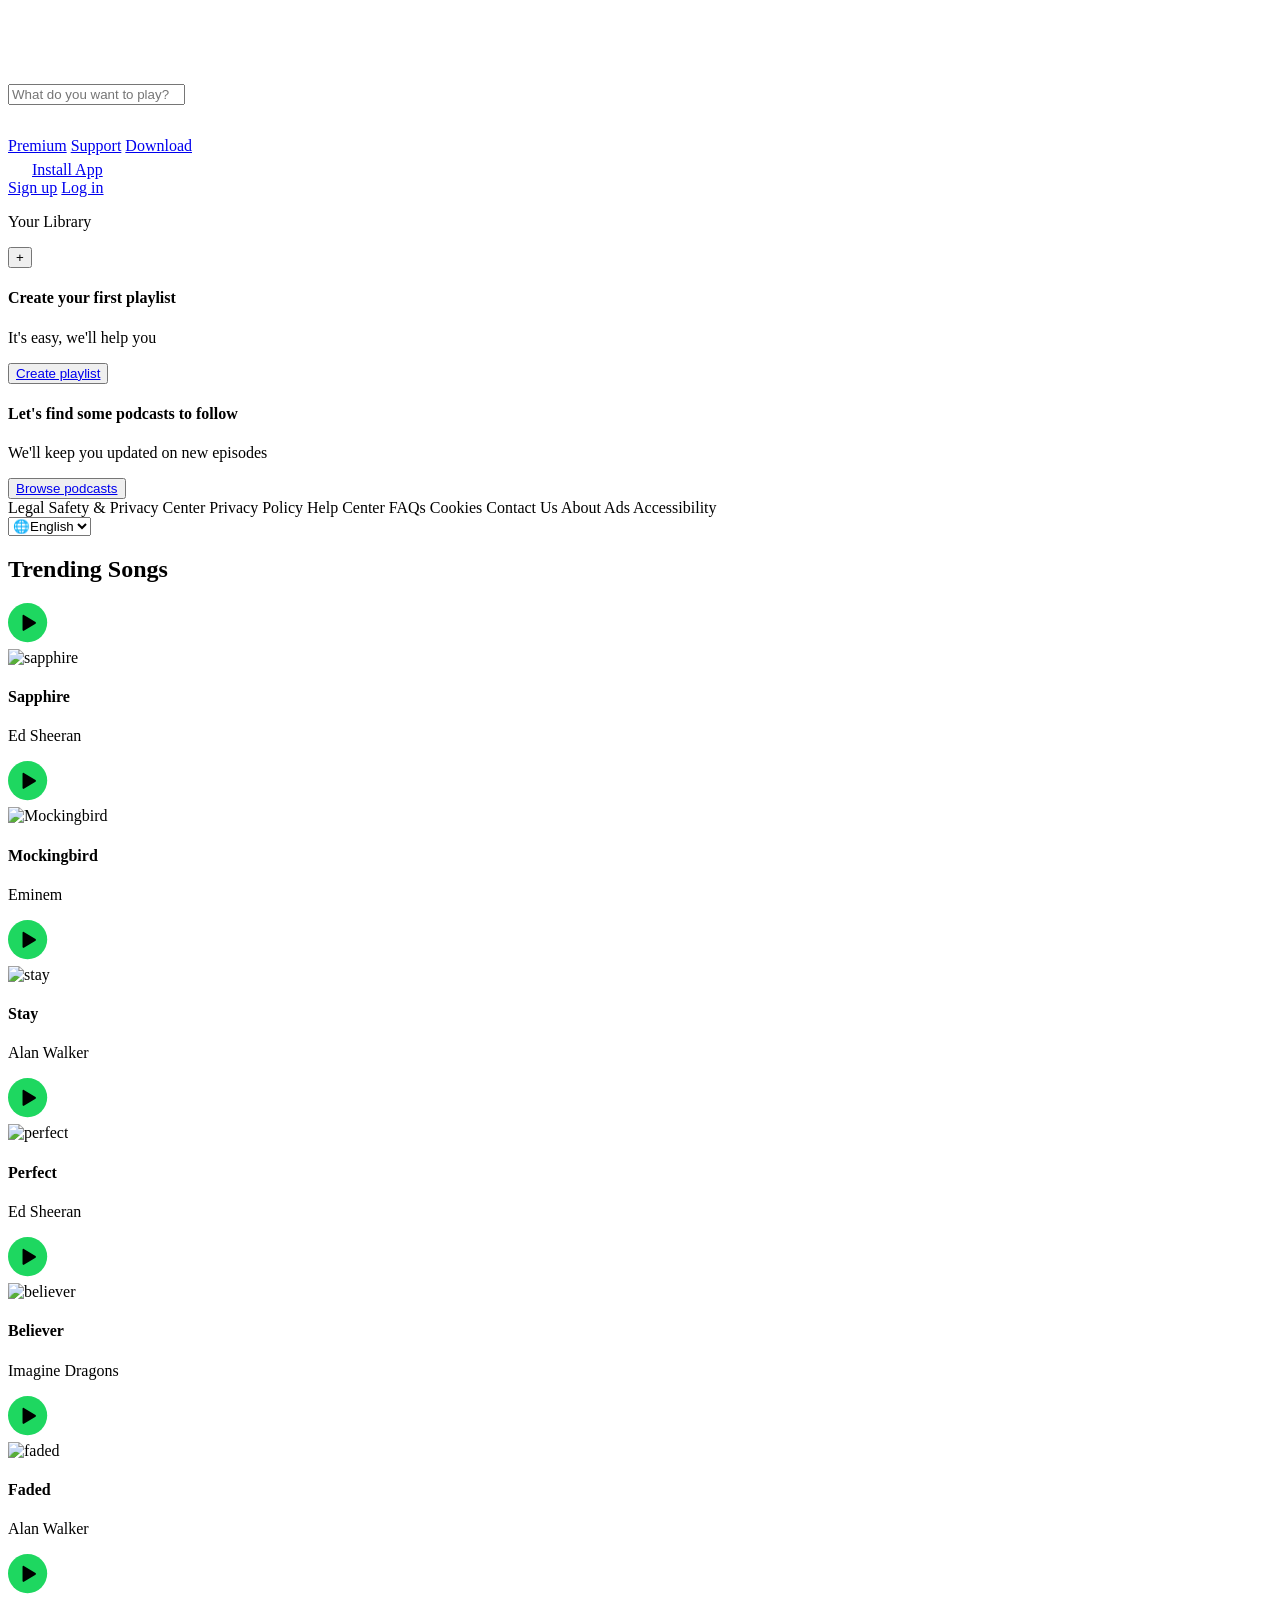
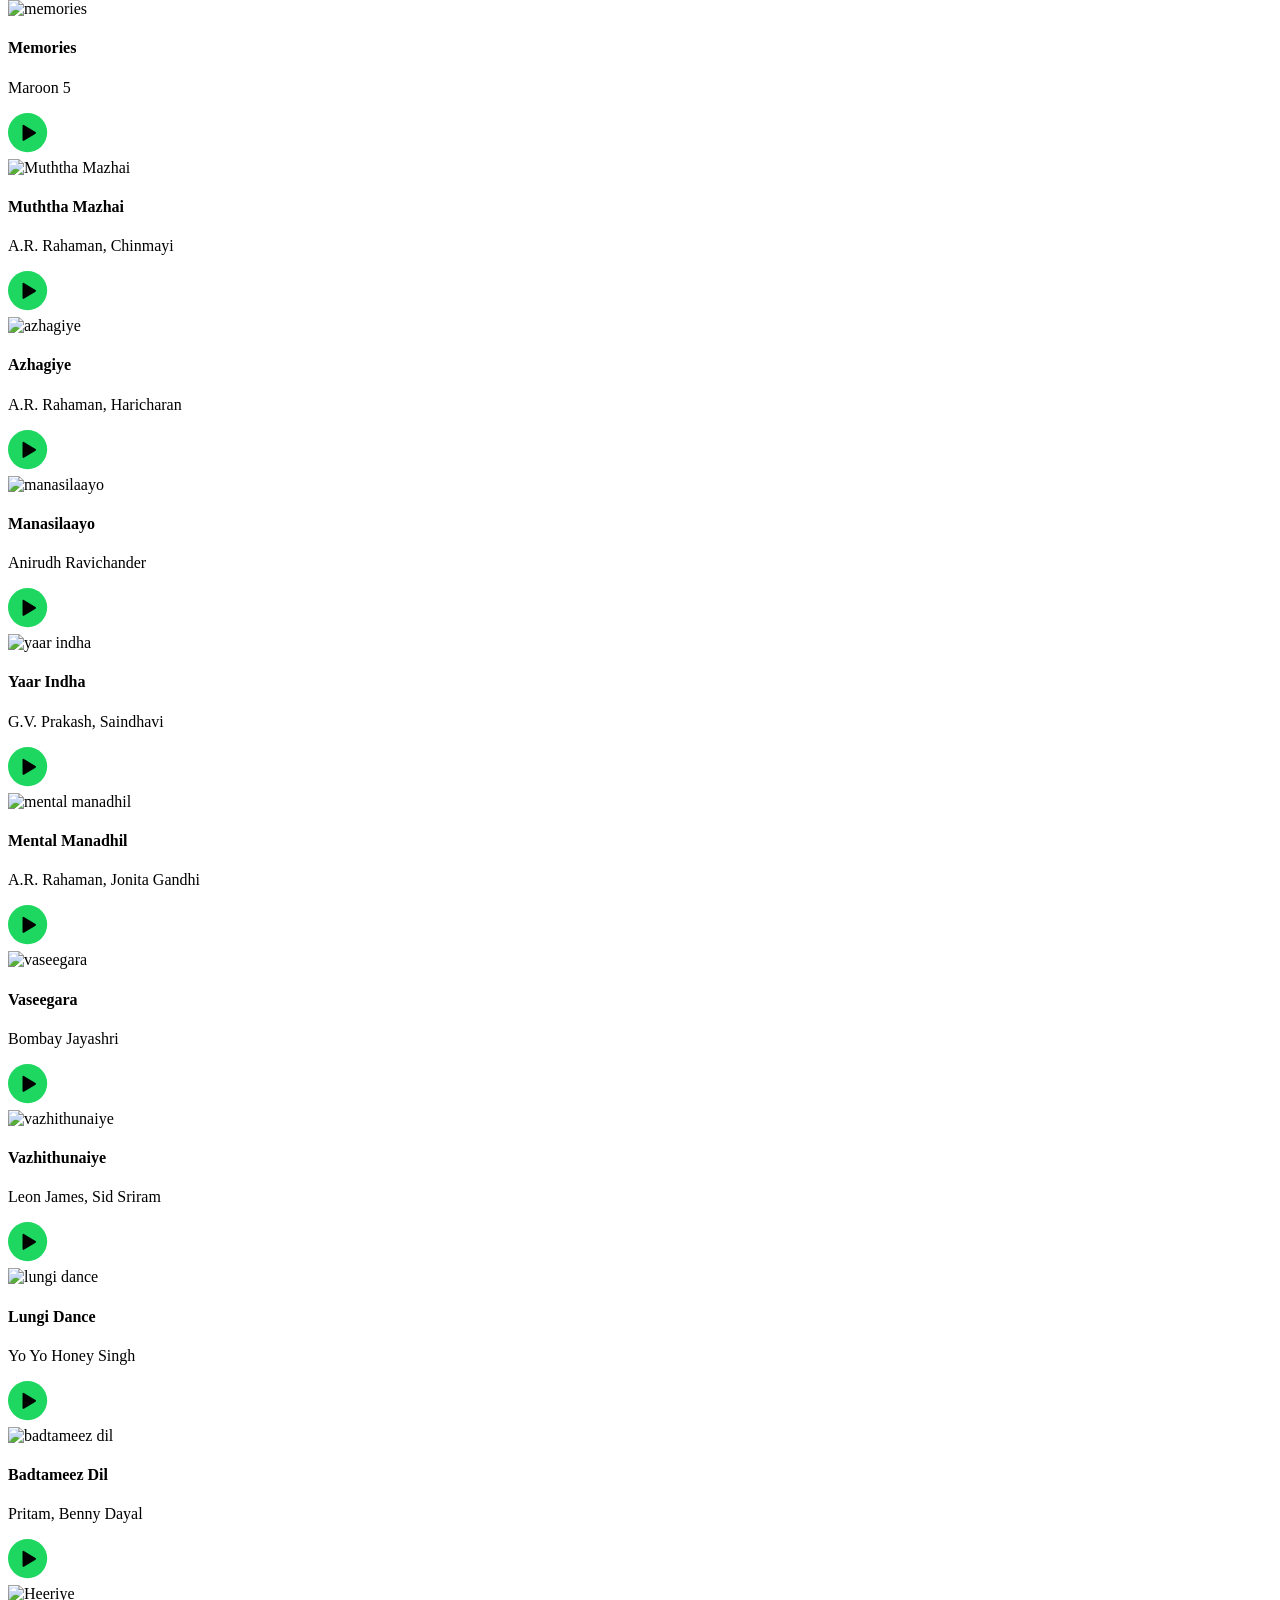
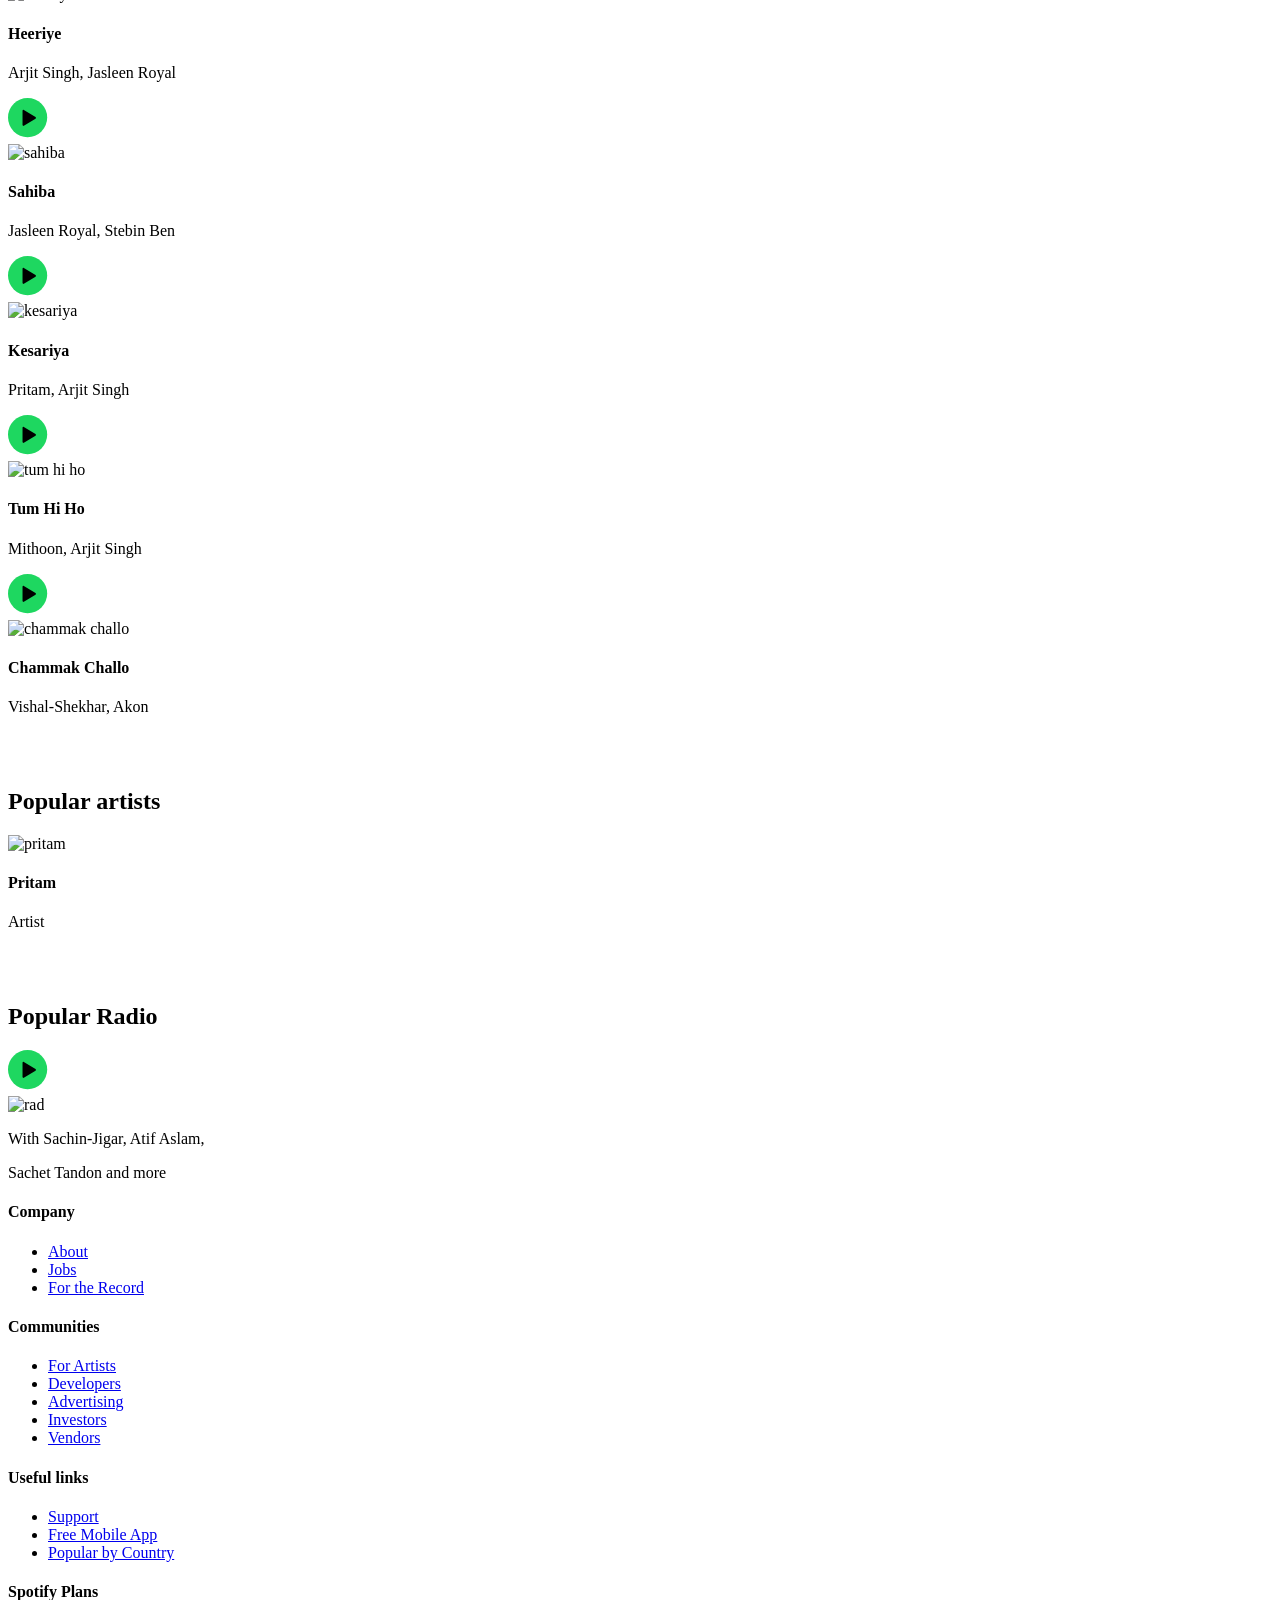
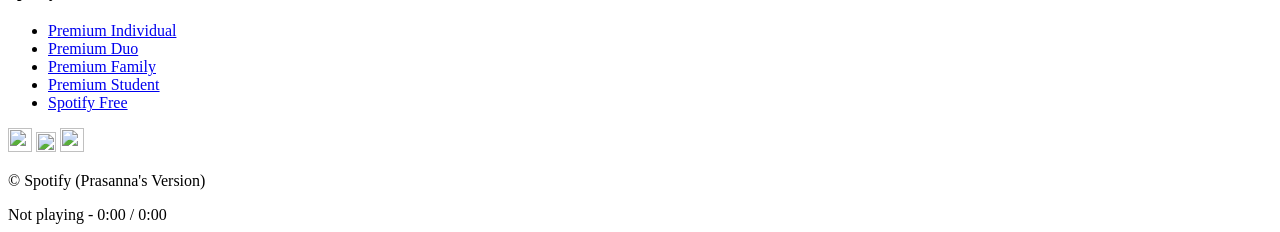
==== index.html @ 501cc7d2 "Add files via upload" ====
<!DOCTYPE html>
<html lang="en">

<head>
    <meta charset="UTF-8">
    <meta name="viewport" content="width=device-width, initial-scale=1.0">
    <title>Spotify clone</title>
    <link rel="stylesheet" href="style.css">
</head>

<body>
    <nav>
        <a href="#"><img class="logo" src="assets/logo.svg" alt="logo" height="40px" width="40px"></a>
        <div class="center">
            <a href="#"><img class="home" src="assets/home.svg" alt="home" height="28px" width="28px"></a>
            <form action="" method="get">
                <div class="search">
                    <input type="text" placeholder="What do you want to play?">
                    <div class="divider"></div>
                    <img class="browse" src="assets/browse.svg" alt="browse" height="28px" width="28px">
                </div>
            </form>
        </div>
        <div class="right-nav">
            <a href="#">Premium</a>
            <a href="#">Support</a>
            <a href="#">Download</a>
            <div class="divider"></div>
            <div class="install">
                <img src="assets/install.svg" height="20px" width="20px" alt="arr">
                <a href="#" class="install">Install App</a>
            </div>
            <a href="#" class="signup">Sign up</a>
            <a href="#" class="login">Log in</a>
        </div>

    </nav>
    <div class="whole">
        <div class="lbox">
            <header>
                <p>Your Library</p>
                <button>+</button>
            </header>
            <div class="playlists">
                <h4>Create your first playlist</h4>
                <p>It's easy, we'll help you</p>
                <button><a href="#">Create playlist</a></button>
            </div>
            <div class="podcasts">
                <h4>Let's find some podcasts to follow</h4>
                <p>We'll keep you updated on new episodes</p>
                <button><a href="#">Browse podcasts</a></button>
            </div>
            <div class="tags">
                <span>Legal</span>
                <span>Safety & Privacy Center</span>
                <span>Privacy Policy</span>
                <span>Help Center</span>
                <span>FAQs</span>
                <span>Cookies</span>
                <span>Contact Us</span>
                <span>About Ads</span>
                <span>Accessibility</span>
            </div>
            <div class="dropdown">
                <select name="drop" id="lang">
                    <option value="english">&#127760;English</option>
                    <option value="hindi">हिन्दी</option>
                </select>
            </div>
        </div>
        <div class="rbox">
            <h2>Trending Songs</h2>
            <div class="songs">
                <div class="card">
                    <div class="play" data-src="Sapphire.mp3">
                        <svg xmlns="http://www.w3.org/2000/svg" width="42" height="42" viewBox="0 0 30 30">
                            <circle cx="14" cy="14" r="14" fill="#1ed760" />
                            <g transform="translate(7.5,6.5) scale(0.03)">
                                <path class="icon"
                                    d="M405.2,232.9L126.8,67.2c-3.4-2-6.9-3.2-10.9-3.2c-10.9,0-19.8,9-19.8,20H96v344h0.1c0,11,8.9,20,19.8,20
                                 c4.1,0,7.5-1.4,11.2-3.4l278.1-165.5c6.6-5.5,10.8-13.8,10.8-23.1C416,246.7,411.8,238.5,405.2,232.9z"
                                    fill="black" />
                            </g>
                        </svg>
                    </div>
                    <img src="https://i.scdn.co/image/ab67616d00001e026fbb60d6a7e03ccb940a518e" alt="sapphire">
                    <h4>Sapphire</h4>
                    <p>Ed Sheeran</p>
                </div>
                <div class="card">
                    <div class="play" data-src="Mockingbird.mp3">
                        <svg xmlns="http://www.w3.org/2000/svg" width="42" height="42" viewBox="0 0 30 30">
                            <circle cx="14" cy="14" r="14" fill="#1ed760" />
                            <g transform="translate(7.5,6.5) scale(0.03)">
                                <path class="icon"
                                    d="M405.2,232.9L126.8,67.2c-3.4-2-6.9-3.2-10.9-3.2c-10.9,0-19.8,9-19.8,20H96v344h0.1c0,11,8.9,20,19.8,20
                                 c4.1,0,7.5-1.4,11.2-3.4l278.1-165.5c6.6-5.5,10.8-13.8,10.8-23.1C416,246.7,411.8,238.5,405.2,232.9z"
                                    fill="black" />
                            </g>
                        </svg>
                    </div>
                    <img src="https://i.scdn.co/image/ab67616d00001e02726d48d93d02e1271774f023" alt="Mockingbird">
                    <h4>Mockingbird</h4>
                    <p>Eminem</p>
                </div>
                <div class="card">
                    <div class="play" data-src="Stay.mp3">
                        <svg xmlns="http://www.w3.org/2000/svg" width="42" height="42" viewBox="0 0 30 30">
                            <circle cx="14" cy="14" r="14" fill="#1ed760" />
                            <g transform="translate(7.5,6.5) scale(0.03)">
                                <path class="icon"
                                    d="M405.2,232.9L126.8,67.2c-3.4-2-6.9-3.2-10.9-3.2c-10.9,0-19.8,9-19.8,20H96v344h0.1c0,11,8.9,20,19.8,20
                                 c4.1,0,7.5-1.4,11.2-3.4l278.1-165.5c6.6-5.5,10.8-13.8,10.8-23.1C416,246.7,411.8,238.5,405.2,232.9z"
                                    fill="black" />
                            </g>
                        </svg>
                    </div>
                    <img src="https://i.scdn.co/image/ab67616d00001e0241e31d6ea1d493dd77933ee5" alt="stay">
                    <h4>Stay</h4>
                    <p>Alan Walker</p>
                </div>
                <div class="card">
                    <div class="play" data-src="Perfect.mp3">
                        <svg xmlns="http://www.w3.org/2000/svg" width="42" height="42" viewBox="0 0 30 30">
                            <circle cx="14" cy="14" r="14" fill="#1ed760" />
                            <g transform="translate(7.5,6.5) scale(0.03)">
                                <path class="icon"
                                    d="M405.2,232.9L126.8,67.2c-3.4-2-6.9-3.2-10.9-3.2c-10.9,0-19.8,9-19.8,20H96v344h0.1c0,11,8.9,20,19.8,20
                                 c4.1,0,7.5-1.4,11.2-3.4l278.1-165.5c6.6-5.5,10.8-13.8,10.8-23.1C416,246.7,411.8,238.5,405.2,232.9z"
                                    fill="black" />
                            </g>
                        </svg>
                    </div>
                    <img src="https://i.scdn.co/image/ab67616d0000b273ba5db46f4b838ef6027e6f96" alt="perfect">
                    <h4>Perfect</h4>
                    <p>Ed Sheeran</p>
                </div>
                <div class="card">
                    <div class="play" data-src="Believer.mp3">
                        <svg xmlns="http://www.w3.org/2000/svg" width="42" height="42" viewBox="0 0 30 30">
                            <circle cx="14" cy="14" r="14" fill="#1ed760" />
                            <g transform="translate(7.5,6.5) scale(0.03)">
                                <path class="icon"
                                    d="M405.2,232.9L126.8,67.2c-3.4-2-6.9-3.2-10.9-3.2c-10.9,0-19.8,9-19.8,20H96v344h0.1c0,11,8.9,20,19.8,20
                                 c4.1,0,7.5-1.4,11.2-3.4l278.1-165.5c6.6-5.5,10.8-13.8,10.8-23.1C416,246.7,411.8,238.5,405.2,232.9z"
                                    fill="black" />
                            </g>
                        </svg>
                    </div>
                    <img src="https://i.scdn.co/image/ab67616d00001e025675e83f707f1d7271e5cf8a" alt="believer">
                    <h4>Believer</h4>
                    <p>Imagine Dragons</p>
                </div>
                <div class="card">
                    <div class="play" data-src="Faded.mp3">
                        <svg xmlns="http://www.w3.org/2000/svg" width="42" height="42" viewBox="0 0 30 30">
                            <circle cx="14" cy="14" r="14" fill="#1ed760" />
                            <g transform="translate(7.5,6.5) scale(0.03)">
                                <path class="icon"
                                    d="M405.2,232.9L126.8,67.2c-3.4-2-6.9-3.2-10.9-3.2c-10.9,0-19.8,9-19.8,20H96v344h0.1c0,11,8.9,20,19.8,20
                                 c4.1,0,7.5-1.4,11.2-3.4l278.1-165.5c6.6-5.5,10.8-13.8,10.8-23.1C416,246.7,411.8,238.5,405.2,232.9z"
                                    fill="black" />
                            </g>
                        </svg>
                    </div>
                    <img src="https://i.scdn.co/image/ab67616d00001e02a108e07c661f9fc54de9c43a" alt="faded">
                    <h4>Faded</h4>
                    <p>Alan Walker</p>
                </div>
                <div class="card">
                    <div class="play" data-src="Memories.mp3">
                        <svg xmlns="http://www.w3.org/2000/svg" width="42" height="42" viewBox="0 0 30 30">
                            <circle cx="14" cy="14" r="14" fill="#1ed760" />
                            <g transform="translate(7.5,6.5) scale(0.03)">
                                <path class="icon"
                                    d="M405.2,232.9L126.8,67.2c-3.4-2-6.9-3.2-10.9-3.2c-10.9,0-19.8,9-19.8,20H96v344h0.1c0,11,8.9,20,19.8,20
                                 c4.1,0,7.5-1.4,11.2-3.4l278.1-165.5c6.6-5.5,10.8-13.8,10.8-23.1C416,246.7,411.8,238.5,405.2,232.9z"
                                    fill="black" />
                            </g>
                        </svg>
                    </div>
                    <img src="https://i.scdn.co/image/ab67616d00001e0286a8ab515de4b7aef28cd631" alt="memories">
                    <h4>Memories</h4>
                    <p>Maroon 5</p>
                </div>
                <div class="card">
                    <div class="play" data-src="Muththa Mazhai.mp3">
                        <svg xmlns="http://www.w3.org/2000/svg" width="42" height="42" viewBox="0 0 30 30">
                            <circle cx="14" cy="14" r="14" fill="#1ed760" />
                            <g transform="translate(7.5,6.5) scale(0.03)">
                                <path class="icon"
                                    d="M405.2,232.9L126.8,67.2c-3.4-2-6.9-3.2-10.9-3.2c-10.9,0-19.8,9-19.8,20H96v344h0.1c0,11,8.9,20,19.8,20
                                 c4.1,0,7.5-1.4,11.2-3.4l278.1-165.5c6.6-5.5,10.8-13.8,10.8-23.1C416,246.7,411.8,238.5,405.2,232.9z"
                                    fill="black" />
                            </g>
                        </svg>
                    </div>
                    <img src="https://i.scdn.co/image/ab67616d00001e02fb617ce51e77be01738a1970" alt="Muththa Mazhai">
                    <h4>Muththa Mazhai</h4>
                    <p>A.R. Rahaman, Chinmayi</p>
                </div>
                <div class="card">
                    <div class="play" data-src="Azhagiye.mp3">
                        <svg xmlns="http://www.w3.org/2000/svg" width="42" height="42" viewBox="0 0 30 30">
                            <circle cx="14" cy="14" r="14" fill="#1ed760" />
                            <g transform="translate(7.5,6.5) scale(0.03)">
                                <path class="icon"
                                    d="M405.2,232.9L126.8,67.2c-3.4-2-6.9-3.2-10.9-3.2c-10.9,0-19.8,9-19.8,20H96v344h0.1c0,11,8.9,20,19.8,20
                                 c4.1,0,7.5-1.4,11.2-3.4l278.1-165.5c6.6-5.5,10.8-13.8,10.8-23.1C416,246.7,411.8,238.5,405.2,232.9z"
                                    fill="black" />
                            </g>
                        </svg>
                    </div>
                    <img src="https://i.scdn.co/image/ab67616d00001e02c337522f31b82e882eca2b6f" alt="azhagiye">
                    <h4>Azhagiye</h4>
                    <p>A.R. Rahaman, Haricharan</p>
                </div>
                <div class="card">
                    <div class="play" data-src="Manasilaayo.mp3">
                        <svg xmlns="http://www.w3.org/2000/svg" width="42" height="42" viewBox="0 0 30 30">
                            <circle cx="14" cy="14" r="14" fill="#1ed760" />
                            <g transform="translate(7.5,6.5) scale(0.03)">
                                <path class="icon"
                                    d="M405.2,232.9L126.8,67.2c-3.4-2-6.9-3.2-10.9-3.2c-10.9,0-19.8,9-19.8,20H96v344h0.1c0,11,8.9,20,19.8,20
                                 c4.1,0,7.5-1.4,11.2-3.4l278.1-165.5c6.6-5.5,10.8-13.8,10.8-23.1C416,246.7,411.8,238.5,405.2,232.9z"
                                    fill="black" />
                            </g>
                        </svg>
                    </div>
                    <img src="https://i.scdn.co/image/ab67616d00001e02da8d29ecfc096bb69dff7ac1" alt="manasilaayo">
                    <h4>Manasilaayo</h4>
                    <p>Anirudh Ravichander</p>
                </div>
                <div class="card">
                    <div class="play" data-src="Yaar Indha.mp3">
                        <svg xmlns="http://www.w3.org/2000/svg" width="42" height="42" viewBox="0 0 30 30">
                            <circle cx="14" cy="14" r="14" fill="#1ed760" />
                            <g transform="translate(7.5,6.5) scale(0.03)">
                                <path class="icon"
                                    d="M405.2,232.9L126.8,67.2c-3.4-2-6.9-3.2-10.9-3.2c-10.9,0-19.8,9-19.8,20H96v344h0.1c0,11,8.9,20,19.8,20
                                 c4.1,0,7.5-1.4,11.2-3.4l278.1-165.5c6.6-5.5,10.8-13.8,10.8-23.1C416,246.7,411.8,238.5,405.2,232.9z"
                                    fill="black" />
                            </g>
                        </svg>
                    </div>
                    <img src="https://i.scdn.co/image/ab67616d00001e026a567a1c612bb9c3985a5a5f" alt="yaar indha">
                    <h4>Yaar Indha</h4>
                    <p>G.V. Prakash, Saindhavi</p>
                </div>
                <div class="card">
                    <div class="play" data-src="Mental Manadhil.mp3">
                        <svg xmlns="http://www.w3.org/2000/svg" width="42" height="42" viewBox="0 0 30 30">
                            <circle cx="14" cy="14" r="14" fill="#1ed760" />
                            <g transform="translate(7.5,6.5) scale(0.03)">
                                <path class="icon"
                                    d="M405.2,232.9L126.8,67.2c-3.4-2-6.9-3.2-10.9-3.2c-10.9,0-19.8,9-19.8,20H96v344h0.1c0,11,8.9,20,19.8,20
                                 c4.1,0,7.5-1.4,11.2-3.4l278.1-165.5c6.6-5.5,10.8-13.8,10.8-23.1C416,246.7,411.8,238.5,405.2,232.9z"
                                    fill="black" />
                            </g>
                        </svg>
                    </div>
                    <img src="https://i.scdn.co/image/ab67616d0000b2732318539f1b037d942fafa581" alt="mental manadhil">
                    <h4>Mental Manadhil</h4>
                    <p>A.R. Rahaman, Jonita Gandhi</p>
                </div>
                <div class="card">
                    <div class="play" data-src="Vaseegara.mp3">
                        <svg xmlns="http://www.w3.org/2000/svg" width="42" height="42" viewBox="0 0 30 30">
                            <circle cx="14" cy="14" r="14" fill="#1ed760" />
                            <g transform="translate(7.5,6.5) scale(0.03)">
                                <path class="icon"
                                    d="M405.2,232.9L126.8,67.2c-3.4-2-6.9-3.2-10.9-3.2c-10.9,0-19.8,9-19.8,20H96v344h0.1c0,11,8.9,20,19.8,20
                                 c4.1,0,7.5-1.4,11.2-3.4l278.1-165.5c6.6-5.5,10.8-13.8,10.8-23.1C416,246.7,411.8,238.5,405.2,232.9z"
                                    fill="black" />
                            </g>
                        </svg>
                    </div>
                    <img src="https://i.scdn.co/image/ab67616d0000b273c728ec74d6b16d88d8e158ef" alt="vaseegara">
                    <h4>Vaseegara</h4>
                    <p>Bombay Jayashri</p>
                </div>
                <div class="card">
                    <div class="play" data-src="Vazhithunaiye.mp3">
                        <svg xmlns="http://www.w3.org/2000/svg" width="42" height="42" viewBox="0 0 30 30">
                            <circle cx="14" cy="14" r="14" fill="#1ed760" />
                            <g transform="translate(7.5,6.5) scale(0.03)">
                                <path class="icon"
                                    d="M405.2,232.9L126.8,67.2c-3.4-2-6.9-3.2-10.9-3.2c-10.9,0-19.8,9-19.8,20H96v344h0.1c0,11,8.9,20,19.8,20
                                 c4.1,0,7.5-1.4,11.2-3.4l278.1-165.5c6.6-5.5,10.8-13.8,10.8-23.1C416,246.7,411.8,238.5,405.2,232.9z"
                                    fill="black" />
                            </g>
                        </svg>
                    </div>
                    <img src="https://i.scdn.co/image/ab67616d00001e027eb5b147dc197bca096c437c" alt="vazhithunaiye">
                    <h4>Vazhithunaiye</h4>
                    <p>Leon James, Sid Sriram</p>
                </div>
                <div class="card">
                    <div class="play" data-src="Lungi Dance.mp3">
                        <svg xmlns="http://www.w3.org/2000/svg" width="42" height="42" viewBox="0 0 30 30">
                            <circle cx="14" cy="14" r="14" fill="#1ed760" />
                            <g transform="translate(7.5,6.5) scale(0.03)">
                                <path class="icon"
                                    d="M405.2,232.9L126.8,67.2c-3.4-2-6.9-3.2-10.9-3.2c-10.9,0-19.8,9-19.8,20H96v344h0.1c0,11,8.9,20,19.8,20
                                 c4.1,0,7.5-1.4,11.2-3.4l278.1-165.5c6.6-5.5,10.8-13.8,10.8-23.1C416,246.7,411.8,238.5,405.2,232.9z"
                                    fill="black" />
                            </g>
                        </svg>
                    </div>
                    <img src="https://i.scdn.co/image/ab67616d0000b2736771f15ed6f80d767b8615c8" alt="lungi dance">
                    <h4>Lungi Dance</h4>
                    <p>Yo Yo Honey Singh</p>
                </div>
                <div class="card">
                    <div class="play" data-src="Badtameez Dil.mp3">
                        <svg xmlns="http://www.w3.org/2000/svg" width="42" height="42" viewBox="0 0 30 30">
                            <circle cx="14" cy="14" r="14" fill="#1ed760" />
                            <g transform="translate(7.5,6.5) scale(0.03)">
                                <path class="icon"
                                    d="M405.2,232.9L126.8,67.2c-3.4-2-6.9-3.2-10.9-3.2c-10.9,0-19.8,9-19.8,20H96v344h0.1c0,11,8.9,20,19.8,20
                                 c4.1,0,7.5-1.4,11.2-3.4l278.1-165.5c6.6-5.5,10.8-13.8,10.8-23.1C416,246.7,411.8,238.5,405.2,232.9z"
                                    fill="black" />
                            </g>
                        </svg>
                    </div>
                    <img src="https://i.scdn.co/image/ab67616d00001e02707ea5b8023ac77d31756ed4" alt="badtameez dil">
                    <h4>Badtameez Dil</h4>
                    <p>Pritam, Benny Dayal</p>
                </div>
                <div class="card">
                    <div class="play" data-src="Heeriye.mp3">
                        <svg xmlns="http://www.w3.org/2000/svg" width="42" height="42" viewBox="0 0 30 30">
                            <circle cx="14" cy="14" r="14" fill="#1ed760" />
                            <g transform="translate(7.5,6.5) scale(0.03)">
                                <path class="icon"
                                    d="M405.2,232.9L126.8,67.2c-3.4-2-6.9-3.2-10.9-3.2c-10.9,0-19.8,9-19.8,20H96v344h0.1c0,11,8.9,20,19.8,20
                                 c4.1,0,7.5-1.4,11.2-3.4l278.1-165.5c6.6-5.5,10.8-13.8,10.8-23.1C416,246.7,411.8,238.5,405.2,232.9z"
                                    fill="black" />
                            </g>
                        </svg>
                    </div>
                    <img src="https://i.scdn.co/image/ab67616d00001e024a60872ae145776164540a7f" alt="Heeriye">
                    <h4>Heeriye</h4>
                    <p>Arjit Singh, Jasleen Royal</p>
                </div>
                <div class="card">
                    <div class="play" data-src="Sahiba.mp3">
                        <svg xmlns="http://www.w3.org/2000/svg" width="42" height="42" viewBox="0 0 30 30">
                            <circle cx="14" cy="14" r="14" fill="#1ed760" />
                            <g transform="translate(7.5,6.5) scale(0.03)">
                                <path class="icon"
                                    d="M405.2,232.9L126.8,67.2c-3.4-2-6.9-3.2-10.9-3.2c-10.9,0-19.8,9-19.8,20H96v344h0.1c0,11,8.9,20,19.8,20
                                 c4.1,0,7.5-1.4,11.2-3.4l278.1-165.5c6.6-5.5,10.8-13.8,10.8-23.1C416,246.7,411.8,238.5,405.2,232.9z"
                                    fill="black" />
                            </g>
                        </svg>
                    </div>
                    <img src="https://i.scdn.co/image/ab67616d0000b273b5e7944443cec785db91184b" alt="sahiba">
                    <h4>Sahiba</h4>
                    <p>Jasleen Royal, Stebin Ben</p>
                </div>
                <div class="card">
                    <div class="play" data-src="Kesariya.mp3">
                        <svg xmlns="http://www.w3.org/2000/svg" width="42" height="42" viewBox="0 0 30 30">
                            <circle cx="14" cy="14" r="14" fill="#1ed760" />
                            <g transform="translate(7.5,6.5) scale(0.03)">
                                <path class="icon"
                                    d="M405.2,232.9L126.8,67.2c-3.4-2-6.9-3.2-10.9-3.2c-10.9,0-19.8,9-19.8,20H96v344h0.1c0,11,8.9,20,19.8,20
                                 c4.1,0,7.5-1.4,11.2-3.4l278.1-165.5c6.6-5.5,10.8-13.8,10.8-23.1C416,246.7,411.8,238.5,405.2,232.9z"
                                    fill="black" />
                            </g>
                        </svg>
                    </div>
                    <img src="https://i.scdn.co/image/ab67616d0000b273c08202c50371e234d20caf62" alt="kesariya">
                    <h4>Kesariya</h4>
                    <p>Pritam, Arjit Singh</p>
                </div>
                <div class="card">
                    <div class="play" data-src="Tum Hi Ho.mp3">
                        <svg xmlns="http://www.w3.org/2000/svg" width="42" height="42" viewBox="0 0 30 30">
                            <circle cx="14" cy="14" r="14" fill="#1ed760" />
                            <g transform="translate(7.5,6.5) scale(0.03)">
                                <path class="icon"
                                    d="M405.2,232.9L126.8,67.2c-3.4-2-6.9-3.2-10.9-3.2c-10.9,0-19.8,9-19.8,20H96v344h0.1c0,11,8.9,20,19.8,20
                                 c4.1,0,7.5-1.4,11.2-3.4l278.1-165.5c6.6-5.5,10.8-13.8,10.8-23.1C416,246.7,411.8,238.5,405.2,232.9z"
                                    fill="black" />
                            </g>
                        </svg>
                    </div>
                    <img src="https://i.scdn.co/image/ab67616d0000b2736404721c1943d5069f0805f3" alt="tum hi ho">
                    <h4>Tum Hi Ho</h4>
                    <p>Mithoon, Arjit Singh</p>
                </div>
                <div class="card">
                    <div class="play" data-src="Chammak Challo.mp3">
                        <svg xmlns="http://www.w3.org/2000/svg" width="42" height="42" viewBox="0 0 30 30">
                            <circle cx="14" cy="14" r="14" fill="#1ed760" />
                            <g transform="translate(7.5,6.5) scale(0.03)">
                                <path class="icon"
                                    d="M405.2,232.9L126.8,67.2c-3.4-2-6.9-3.2-10.9-3.2c-10.9,0-19.8,9-19.8,20H96v344h0.1c0,11,8.9,20,19.8,20
                                 c4.1,0,7.5-1.4,11.2-3.4l278.1-165.5c6.6-5.5,10.8-13.8,10.8-23.1C416,246.7,411.8,238.5,405.2,232.9z"
                                    fill="black" />
                            </g>
                        </svg>
                    </div>
                    <img src="https://i.scdn.co/image/ab67616d00001e0244aa56e23e3a89802e6c6347" alt="chammak challo">
                    <h4>Chammak Challo</h4>
                    <p>Vishal-Shekhar, Akon</p>
                </div>
            </div>
            <br><br>
            <h2>Popular artists</h2>
            <div class="artists">
                <div class="artist">
                    <img src="https://i.scdn.co/image/ab67616100005174cb6926f44f620555ba444fca" alt="pritam">
                    <h4>Pritam</h4>
                    <p>Artist</p>
                </div>

            </div>
            <br><br>
            <h2>Popular Radio</h2>
            <div class="radios">
                <div class="radio">
                    <div class="play">
                        <svg xmlns="http://www.w3.org/2000/svg" width="42" height="42" viewBox="0 0 30 30">
                            <circle cx="14" cy="14" r="14" fill="#1ed760" />
                            <g transform="translate(7.5,6.5) scale(0.03)">
                                <path class="icon"
                                    d="M405.2,232.9L126.8,67.2c-3.4-2-6.9-3.2-10.9-3.2c-10.9,0-19.8,9-19.8,20H96v344h0.1c0,11,8.9,20,19.8,20
                                 c4.1,0,7.5-1.4,11.2-3.4l278.1-165.5c6.6-5.5,10.8-13.8,10.8-23.1C416,246.7,411.8,238.5,405.2,232.9z"
                                    fill="black" />
                            </g>
                        </svg>
                    </div>
                    <img src="https://pickasso.spotifycdn.com/image/ab67c0de0000deef/dt/v1/img/radio/artist/4YRxDV8wJFPHPTeXepOstw/en"
                        alt="rad">
                    <p>With Sachin-Jigar, Atif Aslam,</p>
                    <p>Sachet Tandon and more</p>
                </div>
            </div>
            <footer>
                <div class="footer-container">
                    <div class="footer-column">
                        <h4>Company</h4>
                        <ul>
                            <li><a href="#">About</a></li>
                            <li><a href="#">Jobs</a></li>
                            <li><a href="#">For the Record</a></li>
                        </ul>
                    </div>

                    <div class="footer-column">
                        <h4>Communities</h4>
                        <ul>
                            <li><a href="#">For Artists</a></li>
                            <li><a href="#">Developers</a></li>
                            <li><a href="#">Advertising</a></li>
                            <li><a href="#">Investors</a></li>
                            <li><a href="#">Vendors</a></li>
                        </ul>
                    </div>

                    <div class="footer-column">
                        <h4>Useful links</h4>
                        <ul>
                            <li><a href="#">Support</a></li>
                            <li><a href="#">Free Mobile App</a></li>
                            <li><a href="#">Popular by Country</a></li>
                        </ul>
                    </div>

                    <div class="footer-column">
                        <h4>Spotify Plans</h4>
                        <ul>
                            <li><a href="#">Premium Individual</a></li>
                            <li><a href="#">Premium Duo</a></li>
                            <li><a href="#">Premium Family</a></li>
                            <li><a href="#">Premium Student</a></li>
                            <li><a href="#">Spotify Free</a></li>
                        </ul>
                    </div>

                    <div class="footer-socials">
                        <a href="https://www.instagram.com/prasanna.url/"><img src="https://cdn2.iconfinder.com/data/icons/social-media-2420/512/Instagram-512.png" alt="" height="24px" width="24px"></a>
                        <a href="https://x.com/spotify"><img src="https://encrypted-tbn0.gstatic.com/images?q=tbn:ANd9GcTj5Z6h2su_P2Dpy48AmTVcigVGKB5bsYuMZQ&s" alt="" height="20px" width="20px"></a>
                        <a href="https://www.facebook.com/Spotify/"><img src="https://upload.wikimedia.org/wikipedia/commons/thumb/b/b9/2023_Facebook_icon.svg/2048px-2023_Facebook_icon.svg.png" alt="" height="24px" width="24px"></a>
                    </div>
                </div>
            </footer>
            <div class="cpr">
                <p>&copy; Spotify (Prasanna's Version)</p>
            </div>
        </div>
        <div class="playbar">
            <div class="song-info">
                <span id="song-title">Not playing</span>
                <span>-</span>
                <span id="time">0:00 / 0:00</span>
            </div>
        </div>
    </div>
    <script src="script.js"></script>
</body>

</html>
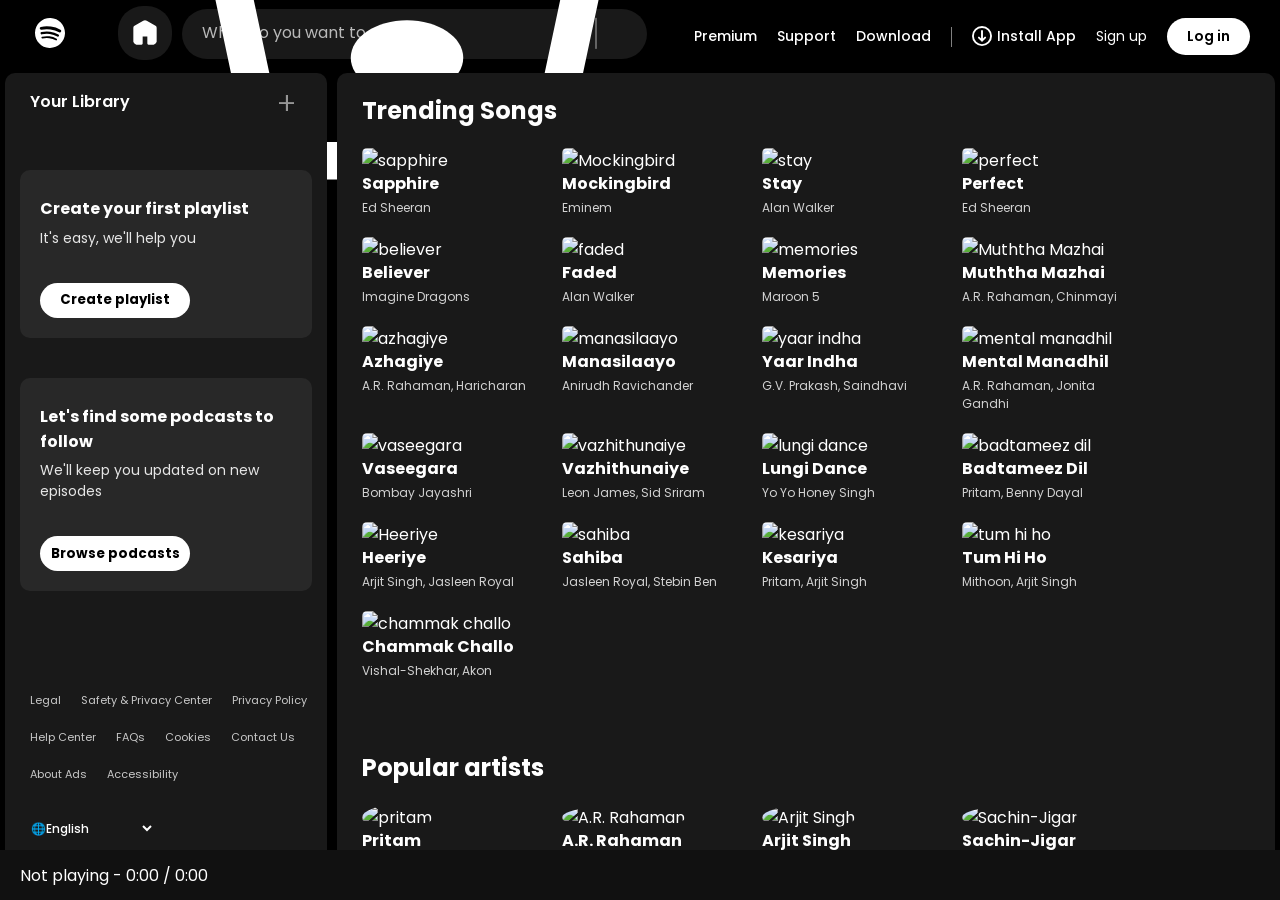
==== commit 38abd2b2: "Update index.html" ====
--- a/index.html
+++ b/index.html
@@ -17,11 +17,17 @@
                 <div class="search">
                     <input type="text" placeholder="What do you want to play?">
                     <div class="divider"></div>
-                    <img class="browse" src="assets/browse.svg" alt="browse" height="28px" width="28px">
+                    <img class="browse" id="browse" src="assets/browse.svg" alt="browse">
                 </div>
             </form>
         </div>
-        <div class="right-nav">
+        <div class="hamburger" id="hamburger">
+            <div></div>
+            <div></div>
+            <div></div>
+        </div>
+
+        <div class="right-nav" id="right-nav">
             <a href="#">Premium</a>
             <a href="#">Support</a>
             <a href="#">Download</a>
@@ -30,8 +36,8 @@
                 <img src="assets/install.svg" height="20px" width="20px" alt="arr">
                 <a href="#" class="install">Install App</a>
             </div>
-            <a href="#" class="signup">Sign up</a>
-            <a href="#" class="login">Log in</a>
+            <a id="signup" href="#" class="signup">Sign up</a>
+            <a id="login" href="#" class="login">Log in</a>
         </div>
 
     </nav>
@@ -39,17 +45,17 @@
         <div class="lbox">
             <header>
                 <p>Your Library</p>
-                <button>+</button>
+                <button id="plus">+</button>
             </header>
             <div class="playlists">
                 <h4>Create your first playlist</h4>
                 <p>It's easy, we'll help you</p>
-                <button><a href="#">Create playlist</a></button>
+                <button class="leftbutton" style="cursor: pointer;"><a href="#">Create playlist</a></button>
             </div>
             <div class="podcasts">
                 <h4>Let's find some podcasts to follow</h4>
                 <p>We'll keep you updated on new episodes</p>
-                <button><a href="#">Browse podcasts</a></button>
+                <button class="leftbutton" style="cursor: pointer;"><a href="#">Browse podcasts</a></button>
             </div>
             <div class="tags">
                 <span>Legal</span>
@@ -483,9 +489,15 @@
                     </div>
 
                     <div class="footer-socials">
-                        <a href="https://www.instagram.com/prasanna.url/"><img src="https://cdn2.iconfinder.com/data/icons/social-media-2420/512/Instagram-512.png" alt="" height="24px" width="24px"></a>
-                        <a href="https://x.com/spotify"><img src="https://encrypted-tbn0.gstatic.com/images?q=tbn:ANd9GcTj5Z6h2su_P2Dpy48AmTVcigVGKB5bsYuMZQ&s" alt="" height="20px" width="20px"></a>
-                        <a href="https://www.facebook.com/Spotify/"><img src="https://upload.wikimedia.org/wikipedia/commons/thumb/b/b9/2023_Facebook_icon.svg/2048px-2023_Facebook_icon.svg.png" alt="" height="24px" width="24px"></a>
+                        <a href="https://www.instagram.com/prasanna.url/"><img
+                                src="https://cdn2.iconfinder.com/data/icons/social-media-2420/512/Instagram-512.png"
+                                alt="" height="24px" width="24px"></a>
+                        <a href="https://x.com/spotify"><img
+                                src="https://encrypted-tbn0.gstatic.com/images?q=tbn:ANd9GcTj5Z6h2su_P2Dpy48AmTVcigVGKB5bsYuMZQ&s"
+                                alt="" height="20px" width="20px"></a>
+                        <a href="https://www.facebook.com/Spotify/"><img
+                                src="https://upload.wikimedia.org/wikipedia/commons/thumb/b/b9/2023_Facebook_icon.svg/2048px-2023_Facebook_icon.svg.png"
+                                alt="" height="24px" width="24px"></a>
                     </div>
                 </div>
             </footer>
@@ -504,4 +516,4 @@
     <script src="script.js"></script>
 </body>
 
-</html>+</html>
--- a/style.css
+++ b/style.css
@@ -0,0 +1,481 @@
+@import url('https://fonts.googleapis.com/css2?family=Poppins:ital,wght@0,100;0,200;0,300;0,400;0,500;0,600;0,700;0,800;0,900;1,100;1,200;1,300;1,400;1,500;1,600;1,700;1,800;1,900&display=swap');
+
+* {
+    font-family: poppins;
+
+    /* For Chrome, Edge, and Safari */
+    ::-webkit-scrollbar {
+        width: 12px;
+        height: 12px;
+    }
+
+    ::-webkit-scrollbar-track {
+        background: #1e1e1e;
+        /* dark background */
+        border-radius: 10px;
+    }
+
+    ::-webkit-scrollbar-thumb {
+        background: linear-gradient(145deg, #2a2a2a, #3c3c3c);
+        /* glossy dark look */
+        border-radius: 10px;
+        border: 2px solid #1e1e1e;
+    }
+
+    ::-webkit-scrollbar-thumb:hover {
+        background: linear-gradient(145deg, #444, #555);
+    }
+
+    /* For Firefox */
+    * {
+        scrollbar-width: thin;
+        scrollbar-color: #3c3c3c #1e1e1e;
+    }
+}
+
+html,
+body {
+    height: 100%;
+    margin: 0;
+    overflow: hidden;
+}
+
+
+
+body {
+    background-color: black;
+    width: auto;
+}
+
+nav {
+    margin: 5px;
+    height: 7vh;
+    display: flex;
+    align-items: center;
+    justify-content: space-evenly;
+    /* or space-around, if needed */
+    position: relative;
+    padding: 0 25px;
+}
+
+nav .logo {
+    height: 30px;
+}
+
+nav .center {
+    display: flex;
+    align-items: center;
+    justify-content: center;
+    flex: 1;
+    /* take remaining space */
+    gap: 10px;
+}
+
+nav .home {
+    padding: 13px;
+    background-color: rgb(25, 25, 25);
+    border-radius: 25px;
+}
+
+.search {
+    position: relative;
+    display: flex;
+    align-items: center;
+}
+
+.search input {
+    background-color: rgb(25, 25, 25);
+    border: none;
+    border-radius: 25px;
+    padding: 15px 45px 15px 20px;
+    /* extra right padding for icon space */
+    color: white;
+    outline: none;
+    width: 400px;
+    margin-top: -5px;
+}
+
+.search input::placeholder {
+    color: rgb(185, 185, 185);
+    font-size: 16px;
+}
+
+.search .divider {
+    position: absolute;
+    right: 50px;
+    height: 70%;
+    transform: translateY(-10%);
+    width: 2px;
+    background-color: rgb(100, 100, 100);
+}
+
+.search .browse {
+    position: absolute;
+    right: 15px;
+    transform: translateY(-10%);
+    cursor: pointer;
+}
+
+.right-nav {
+    display: flex;
+    align-items: center;
+    gap: 20px;
+    font-size: 14px;
+}
+
+.right-nav a {
+    color: white;
+    text-decoration: none;
+    font-weight: 500;
+    transition: opacity 0.2s ease;
+}
+
+.right-nav a:hover {
+    opacity: 0.8;
+}
+
+.right-nav .divider {
+    width: 1px;
+    height: 20px;
+    background-color: gray;
+}
+
+.right-nav .install {
+    cursor: pointer;
+    display: flex;
+    gap: 5px;
+}
+
+.right-nav .signup {
+    color: white;
+    font-weight: 400;
+}
+
+.right-nav .login {
+    color: black;
+    background-color: white;
+    padding: 8px 20px;
+    border-radius: 25px;
+    font-weight: 600;
+    transition: background 0.2s ease;
+}
+
+.right-nav .login:hover {
+    background-color: rgb(200, 200, 200);
+}
+
+.whole {
+    display: flex;
+    justify-content: center;
+    align-items: center;
+    height: 90vh;
+}
+
+.lbox {
+    background-color: rgb(25, 25, 25);
+    width: 22.5vw;
+    margin: 5px;
+    padding-left: 25px;
+    padding-right: 25px;
+    height: 100%;
+    border-radius: 10px;
+    position: relative;
+}
+
+.lbox header {
+    display: flex;
+    justify-content: space-between;
+    align-items: center;
+    font-size: 16px;
+    font-weight: 600;
+    color: white;
+}
+
+.lbox header button {
+    background-color: transparent;
+    border: none;
+    cursor: pointer;
+    border-radius: 30px;
+    height: 30px;
+    width: 30px;
+    font-size: 30px;
+    font-weight: 300;
+    color: rgb(150, 150, 150);
+    transform: translateY(12%);
+    display: flex;
+    justify-content: center;
+    align-items: center;
+}
+
+.lbox header button:hover {
+    background-color: rgb(69, 69, 69);
+}
+
+.lbox .playlists,
+.podcasts {
+    background-color: rgb(40, 40, 40);
+    padding: 5px 20px;
+    padding-bottom: 20px;
+    margin-top: 40px;
+    border-radius: 10px;
+    margin: 40px -10px;
+}
+
+.playlists h4,
+.podcasts h4 {
+    color: white;
+    font-size: 16px;
+}
+
+.playlists p,
+.podcasts p {
+    color: rgb(230, 230, 230);
+    font-size: 14px;
+    margin-top: -15px;
+}
+
+.playlists a,
+.podcasts a {
+    text-decoration: none;
+    color: black;
+}
+
+.playlists button,
+.podcasts button {
+    margin-top: 20px;
+    height: 35px;
+    width: 150px;
+    background-color: white;
+    border: none;
+    color: black;
+    font-weight: 700;
+    border-radius: 20px;
+}
+
+.playlists button:hover,
+.podcasts button:hover {
+    transform: scale(105%);
+    background-color: rgb(200, 200, 200);
+}
+
+.lbox .tags {
+    display: flex;
+    flex-wrap: wrap;
+    gap: 20px;
+    position: absolute;
+    bottom: 100px;
+}
+
+.tags span {
+    font-size: 11px;
+    color: rgb(200, 200, 200);
+    ;
+}
+
+.dropdown select {
+    position: absolute;
+    bottom: 35px;
+    background: transparent;
+    color: white;
+    padding: 2px;
+    font-size: 12px;
+    font-weight: 500;
+    box-sizing: border-box;
+    border: none;
+    border-radius: 5px;
+    height: 35px;
+    width: 130px;
+    margin: 2px;
+    border-radius: 30px;
+    margin-left: -5px;
+}
+
+.dropdown option {
+    color: black;
+    font-size: 11px;
+}
+
+.rbox {
+    background-color: rgb(25, 25, 25);
+    width: 77.5vw;
+    margin: 5px;
+    height: 100%;
+    border-radius: 10px;
+    padding-left: 25px;
+    color: white;
+    position: relative;
+    overflow-x: hidden;
+    overflow-y: scroll;
+    box-sizing: border-box;
+    padding-bottom: 70px;
+}
+
+.rbox .songs,
+.artists,
+.radios {
+    display: flex;
+    flex-wrap: wrap;
+    gap: 20px;
+}
+
+.songs .card,
+.radios .radio {
+    width: 180px;
+    padding: 10px 10px;
+    margin: -10px;
+    padding-bottom: 5px;
+    border-radius: 5px;
+    position: relative;
+    cursor: pointer;
+}
+
+.card img,
+.radio img {
+    width: 100%;
+    object-fit: contain;
+    border-radius: 5px;
+}
+
+.card h4,
+.artist h4 {
+    margin: -2px 0px;
+}
+
+.card p,
+.artist p,
+.radio p {
+    margin: 5px 0px;
+    font-size: 12px;
+    color: rgb(210, 210, 210);
+}
+
+.card .play,
+.radio .play {
+    position: absolute;
+    bottom: 55px;
+    right: 12px;
+    opacity: 0;
+    transform: translateY(20px);
+    transition: transform 0.3s ease, opacity 0.3s ease;
+}
+
+.card:hover,
+.artist:hover,
+.radio:hover {
+    background: linear-gradient(rgb(25, 25, 25), rgb(40, 40, 40));
+
+}
+
+.card:hover .play,
+.radio:hover .play {
+    opacity: 1;
+    transform: translateY(0);
+}
+
+.play.playing {
+    opacity: 1;
+    transform: none;
+}
+
+.playbar {
+    position: fixed;
+    bottom: 0;
+    left: 0;
+    width: 100vw;
+    background: #111;
+    color: white;
+    display: flex;
+    align-items: center;
+    justify-content: flex-start;
+    box-sizing: border-box;
+    height: 50px;
+    z-index: 100;
+    padding: 0 20px;
+}
+
+.song-info {
+    flex: 1;
+}
+
+.artist {
+    width: 180px;
+    padding: 10px 10px;
+    margin: -10px;
+    padding-bottom: 5px;
+    border-radius: 5px;
+    position: relative;
+    cursor: pointer;
+}
+
+.artist img {
+    height: 180px;
+    width: 180px;
+    border-radius: 50%;
+}
+footer {
+    padding: 20px 60px;
+    margin: 60px 20px;
+    border-top: 2px solid #3d3d3d;
+    border-bottom: 2px solid #3d3d3d;
+}
+
+.footer-container {
+    display: flex;
+    flex-wrap: wrap;
+    justify-content: space-between;
+    align-items: flex-start;
+}
+
+.footer-column {
+    flex: 1;
+    min-width: 180px;
+    margin: 20px 0;
+}
+
+.footer-column h4 {
+    font-size: 16px;
+    margin-bottom: 15px;
+    font-weight: 600;
+}
+
+.footer-column ul {
+    list-style: none;
+    padding: 0;
+}
+
+.footer-column ul li {
+    margin-bottom: 10px;
+}
+
+.footer-column ul li a {
+    color: #b3b3b3;
+    text-decoration: none;
+    font-size: 14px;
+}
+
+.footer-column ul li a:hover {
+    text-decoration: underline;
+    color: #fff;
+}
+
+.footer-socials {
+    display: flex;
+    gap: 20px;
+    margin-top: 40px;
+}
+
+.footer-socials a {
+    background-color: #222;
+    padding: 10px;
+    border-radius: 50%;
+    color: white;
+    text-decoration: none;
+    display: flex;
+    align-items: center;
+    justify-content: center;
+}
+.cpr{
+    font-size: 12px;
+    margin-left: 20px;
+    color: #b3b3b3;
+}
